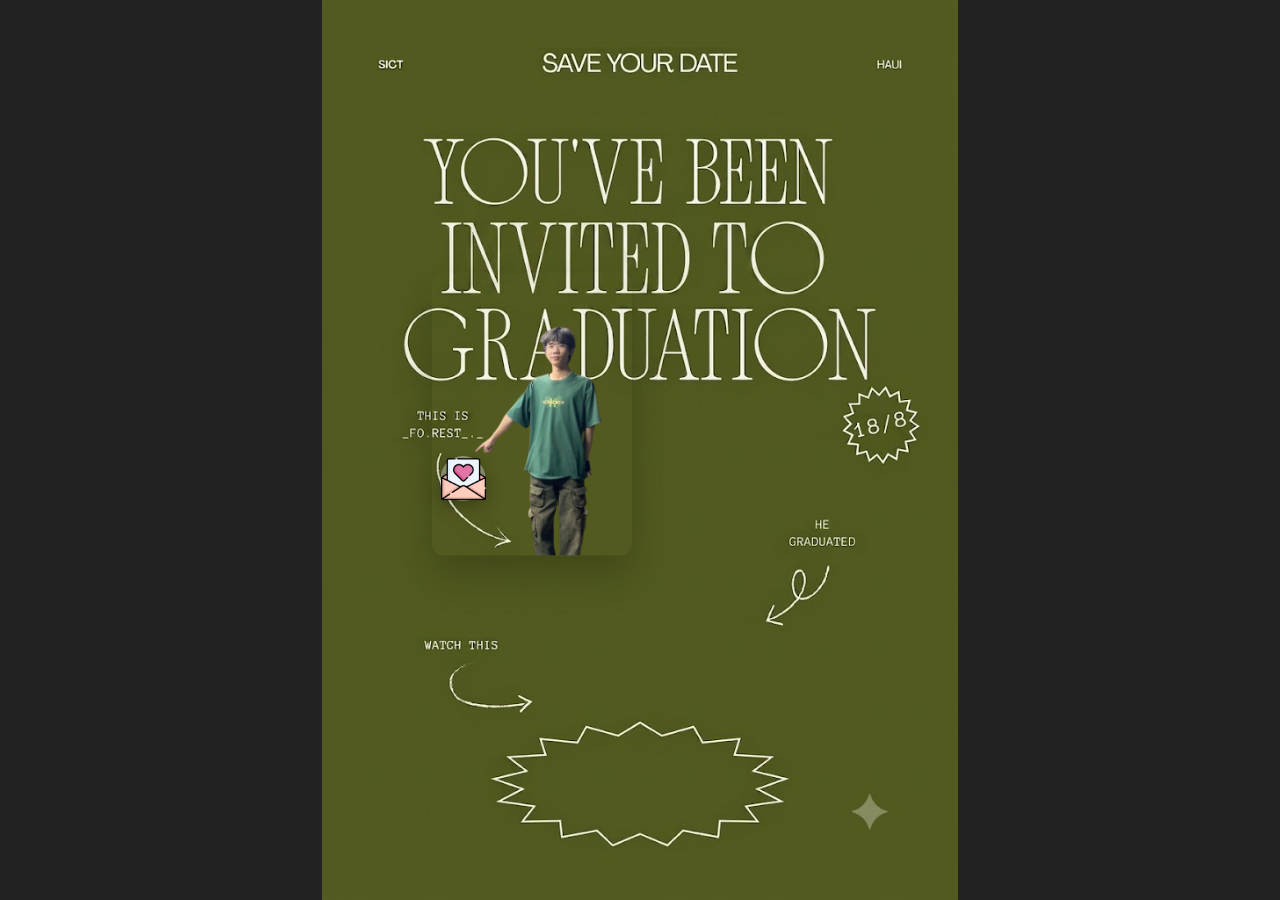
==== index.html @ 5e3d1be9 "Initial commit" ====
<!DOCTYPE html>
<html lang="vi">

<head>
    <meta charset="UTF-8">
    <meta name="viewport" content="width=device-width, initial-scale=1.0">
    <title>Thiệp Mời Tốt Nghiệp</title>
    <link rel="stylesheet" href="style.css">
    <link
        href="https://fonts.googleapis.com/css2?family=Be+Vietnam+Pro:wght@400;500;600;700;800;900&family=Playfair+Display:ital,wght@0,600;1,600&display=swap"
        rel="stylesheet">
</head>

<body>
    <div class="poster-wrapper">
        <img class="poster-bg" src="graduate_letter.jpg" alt="Background Poster">


        <div class="pose-container">
            <img src="this_pose.png" alt="My Pose" class="pose-image">
            <div class="small-letter-container" id="smallLetter">
                <img src="love-letter.png" alt="Love Letter" class="small-letter-icon">
                <div class="pulse-ring"></div>
            </div>
        </div>
    </div>

    <div class="big-letter-overlay" id="bigLetterOverlay">
        <div class="big-letter-container">
            <div class="envelope">
                <div class="envelope-back"></div>
                <div class="paper" id="invitationPaper">
                    <h2 class="paper-title">Ghi tên vào đây</h2>
                    <div class="input-group">
                        <input type="text" id="guestNameInput" placeholder="Họ + tên của bạn (VD: vlam)..."
                            autocomplete="off">
                        <button id="goButton" class="go-btn">Go</button>
                    </div>
                </div>
                <div class="envelope-front"></div>
                <div class="envelope-flap" id="envelopeFlap"></div>
            </div>
        </div>
    </div>

    <script src="main.js"></script>
</body>

</html>
---- style.css ----
:root {
  --color-olive: #4a5e2a;
  --color-olive-dark: #3a4e1e;
  --color-olive-light: #6a7e3a;
  --color-cream: #f9f6f0;
  --color-cream-dark: #e8e0d0;
  --color-gold: #c8b98c;

  --font-display: 'Playfair Display', serif;
  --font-body: 'Be Vietnam Pro', sans-serif;
}

* {
  margin: 0;
  padding: 0;
  box-sizing: border-box;
}

body {
  font-family: var(--font-body);
  height: 100vh;
  overflow: hidden;
  display: flex;
  justify-content: center;
  align-items: center;
  background-color: #222;
}

/* Poster Layout */
.poster-wrapper {
  position: relative;
  height: 100vh;
  display: flex;
  justify-content: center;
}

.poster-bg {
  height: 100vh;
  width: auto;
  display: block;
  object-fit: contain;
}

.pose-container {
  position: absolute;
  top: 46%;
  /* Tùy chỉnh vị trí để vừa với mũi tên */
  left: 33%;
  transform: translate(-50%, -50%);
  display: inline-block;
  animation: float 4s ease-in-out infinite alternate;
  z-index: 10;
}

.pose-image {
  max-width: 200px;
  /* Giữ ảnh nhỏ để không bị vỡ */
  height: auto;
  border-radius: 12px;
  box-shadow: 0 20px 40px rgba(0, 0, 0, 0.2);
  display: block;
}

/* Float animation for the main image to make it dynamic */
@keyframes float {
  from {
    transform: translateY(0px);
  }

  to {
    transform: translateY(-10px);
  }
}

/* Small Love Letter */
.small-letter-container {
  position: absolute;
  top: 65%;
  /* Chỉnh xuống dưới chỗ tay chỉ */
  right: 73%;
  /* Nằm lui vào trong ảnh một chút, hoặc đẩy ra tùy vị trí tay */
  cursor: pointer;
  z-index: 10;
  transition: transform 0.3s cubic-bezier(0.34, 1.56, 0.64, 1);
}

.small-letter-container:hover {
  transform: scale(1.15) rotate(5deg);
}

.small-letter-icon {
  width: 45px;
  height: auto;
  display: block;
  filter: drop-shadow(0 4px 8px rgba(0, 0, 0, 0.3));
}

/* Pulse ring around the small letter to draw attention */
.pulse-ring {
  position: absolute;
  top: 50%;
  left: 50%;
  transform: translate(-50%, -50%);
  width: 100%;
  height: 100%;
  border-radius: 50%;
  background-color: rgba(255, 255, 255, 0.4);
  z-index: -1;
  animation: pulse 2s infinite;
}

@keyframes pulse {
  0% {
    transform: translate(-50%, -50%) scale(1);
    opacity: 1;
  }

  100% {
    transform: translate(-50%, -50%) scale(2.5);
    opacity: 0;
  }
}

/* Big Letter Overlay */
.big-letter-overlay {
  position: fixed;
  top: 0;
  left: 0;
  width: 100%;
  height: 100%;
  background-color: rgba(0, 0, 0, 0.6);
  backdrop-filter: blur(5px);
  display: flex;
  justify-content: center;
  align-items: center;
  z-index: 100;
  opacity: 0;
  pointer-events: none;
  transition: opacity 0.5s ease;
}

.big-letter-overlay.active {
  opacity: 1;
  pointer-events: auto;
}

/* Envelope Container */
.big-letter-container {
  position: relative;
  width: 400px;
  height: 250px;
  perspective: 1000px;
  transform: translateY(50px) scale(0.9);
  transition: transform 0.5s cubic-bezier(0.34, 1.56, 0.64, 1);
}

.big-letter-overlay.active .big-letter-container {
  transform: translateY(0) scale(1);
}

/* Envelope Construct */
.envelope {
  position: relative;
  width: 100%;
  height: 100%;
  transform-style: preserve-3d;
}

.envelope-back {
  position: absolute;
  top: 0;
  left: 0;
  width: 100%;
  height: 100%;
  background-color: var(--color-olive-dark);
  border-radius: 4px;
  box-shadow: 0 15px 35px rgba(0, 0, 0, 0.3);
}

.envelope-front {
  position: absolute;
  top: 0;
  left: 0;
  width: 100%;
  height: 100%;
  background-color: transparent;
  z-index: 3;
  /* CSS triangle for the front pocket */
  border-left: 200px solid var(--color-olive-light);
  border-right: 200px solid var(--color-olive-light);
  border-bottom: 125px solid var(--color-olive);
  border-top: 125px solid transparent;
  border-radius: 4px;
  pointer-events: none;
}

.envelope-flap {
  position: absolute;
  top: 0;
  left: 0;
  width: 100%;
  height: 100%;
  background-color: transparent;
  z-index: 4;
  /* CSS triangle for the flap */
  border-left: 200px solid transparent;
  border-right: 200px solid transparent;
  border-top: 125px solid #576d33;
  border-bottom: 125px solid transparent;
  transform-origin: top center;
  transition: transform 0.6s cubic-bezier(0.4, 0, 0.2, 1);
  pointer-events: none;
}

/* Flap Open Animation */
.big-letter-overlay.open .envelope-flap {
  transform: rotateX(-180deg);
  z-index: 1;
  /* Drop it behind the paper when open */
}

/* The Paper */
.paper {
  position: absolute;
  top: 10px;
  left: 5%;
  width: 90%;
  height: 220px;
  background-color: var(--color-cream);
  border-radius: 4px;
  z-index: 2;
  display: flex;
  flex-direction: column;
  justify-content: center;
  align-items: center;
  padding: 20px;
  box-shadow: 0 0 15px rgba(0, 0, 0, 0.1);
  transform: translateY(0);
  transition: transform 0.7s cubic-bezier(0.34, 1.56, 0.64, 1) 0.3s;
}

/* Paper slide up animation */
.big-letter-overlay.open .paper {
  transform: translateY(-120px);
  box-shadow: 0 15px 30px rgba(0, 0, 0, 0.2);
}

.paper-title {
  font-family: var(--font-display);
  color: var(--color-olive-dark);
  font-size: 24px;
  margin-bottom: 20px;
  letter-spacing: 1px;
}

.input-group {
  display: flex;
  flex-direction: column;
  width: 100%;
  gap: 15px;
}

input[type="text"] {
  width: 100%;
  padding: 12px 15px;
  border: 1px solid var(--color-gold);
  border-radius: 6px;
  font-family: var(--font-body);
  font-size: 16px;
  background: transparent;
  outline: none;
  transition: border-color 0.3s, box-shadow 0.3s;
}

input[type="text"]:focus {
  border-color: var(--color-olive);
  box-shadow: 0 0 0 3px rgba(74, 94, 42, 0.1);
}

.go-btn {
  background-color: var(--color-olive);
  color: var(--color-cream);
  border: none;
  padding: 12px;
  border-radius: 6px;
  font-family: var(--font-body);
  font-size: 16px;
  font-weight: 600;
  cursor: pointer;
  transition: background-color 0.3s, transform 0.2s;
  text-transform: uppercase;
  letter-spacing: 1px;
}

.go-btn:hover {
  background-color: var(--color-olive-dark);
  transform: translateY(-2px);
}

.go-btn:active {
  transform: translateY(0);
}
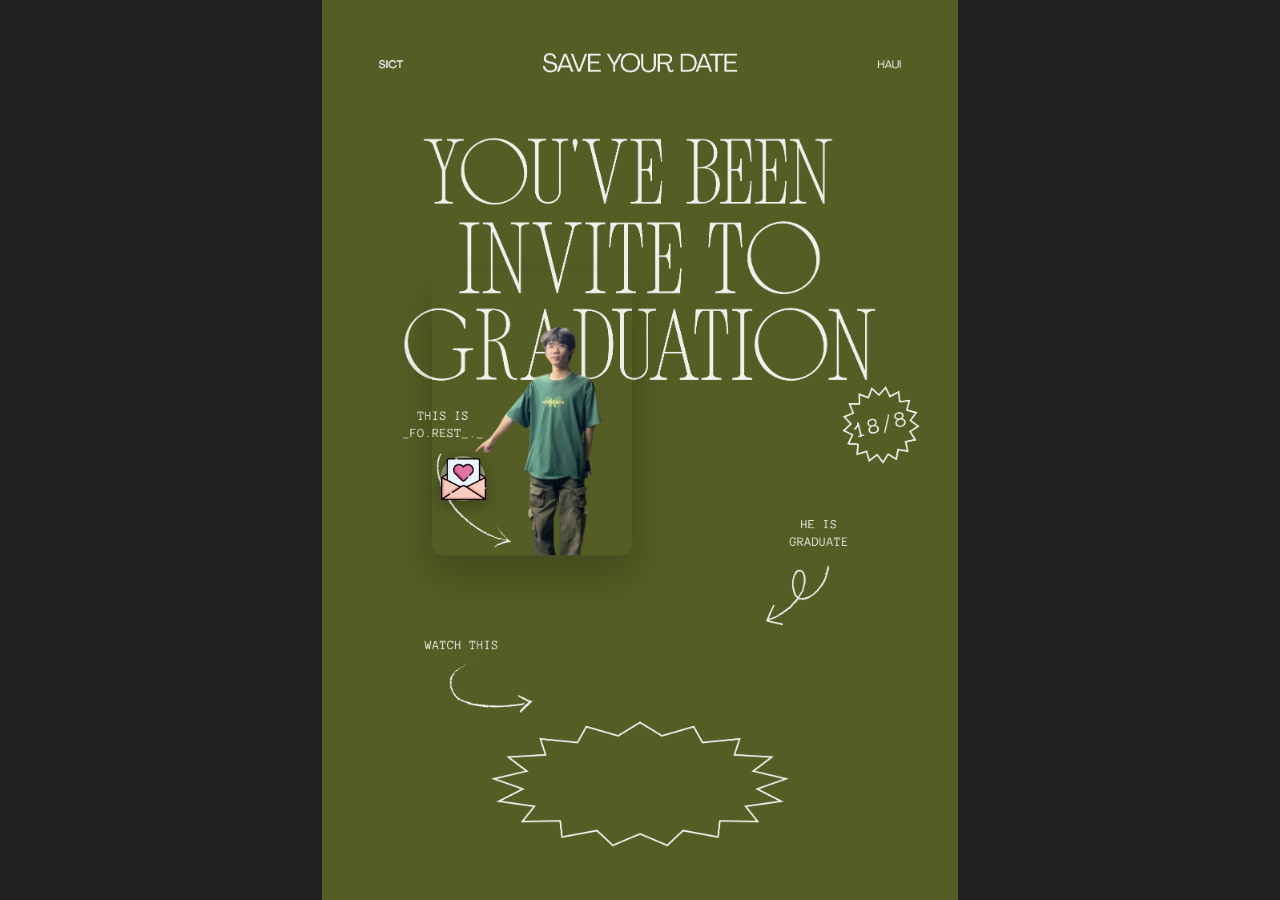
==== commit b2654258: "update" ====
--- a/index.html
+++ b/index.html
@@ -13,7 +13,8 @@
 
 <body>
     <div class="poster-wrapper">
-        <img class="poster-bg" src="graduate_letter.jpg" alt="Background Poster">
+        <img class="poster-bg" src="Green Minimalist Modern Matcha Iced Tea Cafe Promotion Poster.png"
+            alt="Background Poster">
 
 
         <div class="pose-container">
@@ -30,9 +31,9 @@
             <div class="envelope">
                 <div class="envelope-back"></div>
                 <div class="paper" id="invitationPaper">
-                    <h2 class="paper-title">Ghi tên vào đây</h2>
+                    <h2 class="paper-title">Sign here</h2>
                     <div class="input-group">
-                        <input type="text" id="guestNameInput" placeholder="Họ + tên của bạn (VD: vlam)..."
+                        <input type="text" id="guestNameInput" placeholder="Chữ cái đầu của họ + tên nhe (VD: vlam)..."
                             autocomplete="off">
                         <button id="goButton" class="go-btn">Go</button>
                     </div>
--- a/style.css
+++ b/style.css
@@ -266,7 +266,7 @@
   border: 1px solid var(--color-gold);
   border-radius: 6px;
   font-family: var(--font-body);
-  font-size: 16px;
+  font-size: 14px;
   background: transparent;
   outline: none;
   transition: border-color 0.3s, box-shadow 0.3s;
